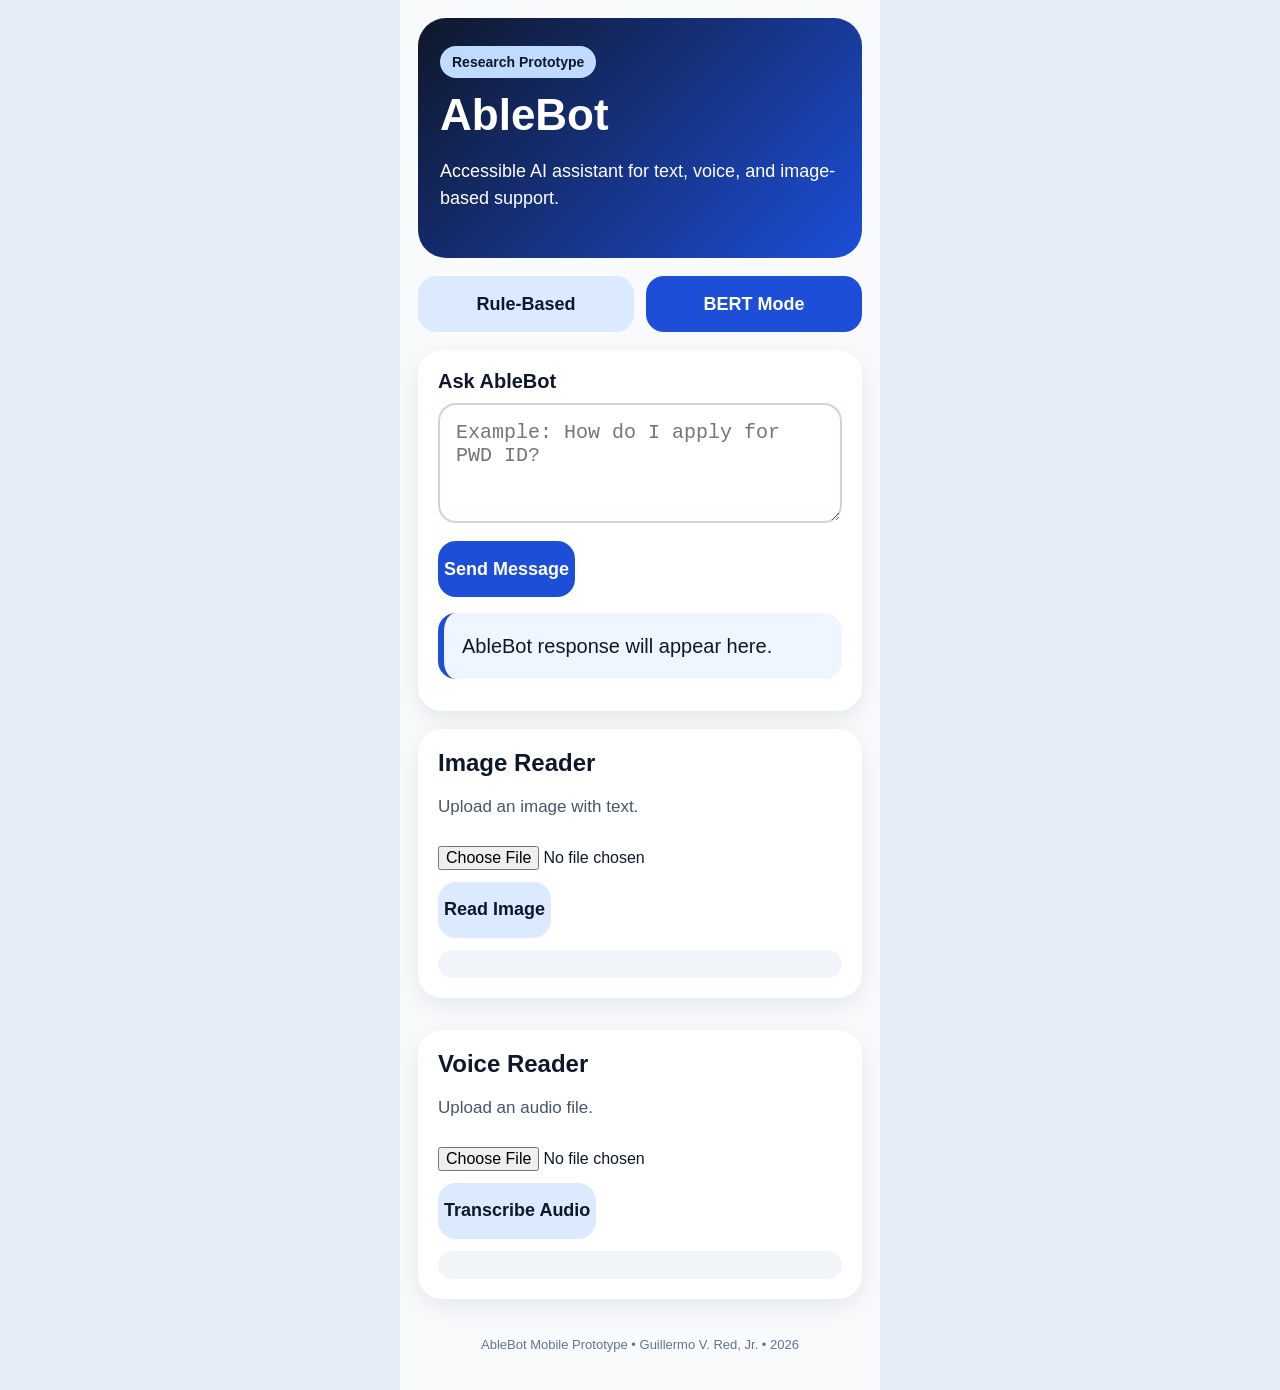
==== static/app.html @ 2c812baa "Add mobile app interface with multimodal support; implement service worker, manifest, and styling" ====
<!DOCTYPE html>
<html lang="en">
<head>
  <meta charset="UTF-8" />
  <meta name="viewport" content="width=device-width, initial-scale=1.0, maximum-scale=1.0" />
  <meta name="theme-color" content="#0f172a" />

  <link rel="manifest" href="/manifest.json" />
  <link rel="stylesheet" href="/static/app.css" />

  <title>AbleBot</title>
</head>
<body>
  <main class="app-shell">
    <section class="hero">
      <div class="badge">Research Prototype</div>
      <h1>AbleBot</h1>
      <p>Accessible AI assistant for text, voice, and image-based support.</p>
    </section>

    <section class="access-panel">
      <button class="access-btn" onclick="setMode('rule-based')">Rule-Based</button>
      <button class="access-btn active" onclick="setMode('bert')">BERT Mode</button>
    </section>

    <section class="chat-card">
      <label for="message">Ask AbleBot</label>
      <textarea id="message" placeholder="Example: How do I apply for PWD ID?"></textarea>

      <button class="primary-btn" onclick="sendMessage()">Send Message</button>

      <div id="responseBox" class="response-box">
        AbleBot response will appear here.
      </div>

      <div id="metaBox" class="meta-box"></div>
    </section>

    <section class="tool-grid">
      <div class="tool-card">
        <h2>Image Reader</h2>
        <p>Upload an image with text.</p>
        <input type="file" id="imageInput" accept="image/*" />
        <button onclick="sendOCR()">Read Image</button>
        <div id="ocrResult" class="mini-result"></div>
      </div>

      <div class="tool-card">
        <h2>Voice Reader</h2>
        <p>Upload an audio file.</p>
        <input type="file" id="audioInput" accept="audio/*" />
        <button onclick="sendSTT()">Transcribe Audio</button>
        <div id="sttResult" class="mini-result"></div>
      </div>
    </section>

    <footer>
      AbleBot Mobile Prototype • Guillermo V. Red, Jr. • 2026
    </footer>
  </main>

  <script src="/static/app.js"></script>
  <script>
    if ("serviceWorker" in navigator) {
      navigator.serviceWorker.register("/service-worker.js");
    }
  </script>
</body>
</html>
---- static/app.css ----
* {
  box-sizing: border-box;
}

body {
  margin: 0;
  font-family: Arial, Helvetica, sans-serif;
  background: #e5edf7;
  color: #0f172a;
}

.app-shell {
  max-width: 480px;
  margin: 0 auto;
  min-height: 100vh;
  background: #f8fafc;
  padding: 18px;
}

.hero {
  background: linear-gradient(135deg, #0f172a, #1d4ed8);
  color: white;
  padding: 28px 22px;
  border-radius: 28px;
  margin-bottom: 18px;
}

.badge {
  display: inline-block;
  background: #bfdbfe;
  color: #0f172a;
  padding: 8px 12px;
  border-radius: 999px;
  font-size: 14px;
  font-weight: bold;
  margin-bottom: 12px;
}

.hero h1 {
  font-size: 44px;
  margin: 0;
}

.hero p {
  font-size: 18px;
  line-height: 1.5;
}

.access-panel {
  display: grid;
  grid-template-columns: 1fr 1fr;
  gap: 12px;
  margin-bottom: 18px;
}

.access-btn,
.primary-btn,
.tool-card button {
  min-height: 56px;
  border: none;
  border-radius: 18px;
  font-size: 18px;
  font-weight: bold;
  background: #dbeafe;
  color: #0f172a;
}

.access-btn.active,
.primary-btn {
  background: #1d4ed8;
  color: white;
}

.chat-card,
.tool-card {
  background: white;
  padding: 20px;
  border-radius: 24px;
  margin-bottom: 18px;
  box-shadow: 0 8px 24px rgba(15, 23, 42, 0.08);
}

label {
  font-size: 20px;
  font-weight: bold;
  display: block;
  margin-bottom: 10px;
}

textarea {
  width: 100%;
  min-height: 120px;
  font-size: 20px;
  padding: 16px;
  border-radius: 18px;
  border: 2px solid #cbd5e1;
  resize: vertical;
  margin-bottom: 14px;
}

.response-box {
  margin-top: 16px;
  background: #eff6ff;
  border-left: 6px solid #1d4ed8;
  padding: 18px;
  border-radius: 18px;
  font-size: 20px;
  line-height: 1.5;
}

.meta-box {
  margin-top: 12px;
  font-size: 15px;
  color: #475569;
}

.tool-grid {
  display: grid;
  grid-template-columns: 1fr;
  gap: 14px;
}

.tool-card h2 {
  margin-top: 0;
  font-size: 24px;
}

.tool-card p {
  font-size: 17px;
  color: #475569;
}

input[type="file"] {
  width: 100%;
  font-size: 16px;
  margin: 12px 0;
}

.mini-result {
  margin-top: 12px;
  background: #f1f5f9;
  padding: 14px;
  border-radius: 16px;
  font-size: 17px;
  white-space: pre-wrap;
}

footer {
  text-align: center;
  font-size: 13px;
  color: #64748b;
  margin: 20px 0;
}

/* Accessibility focus indicators */
button:focus,
textarea:focus,
input:focus {
  outline: 4px solid #facc15;
  outline-offset: 3px;
}
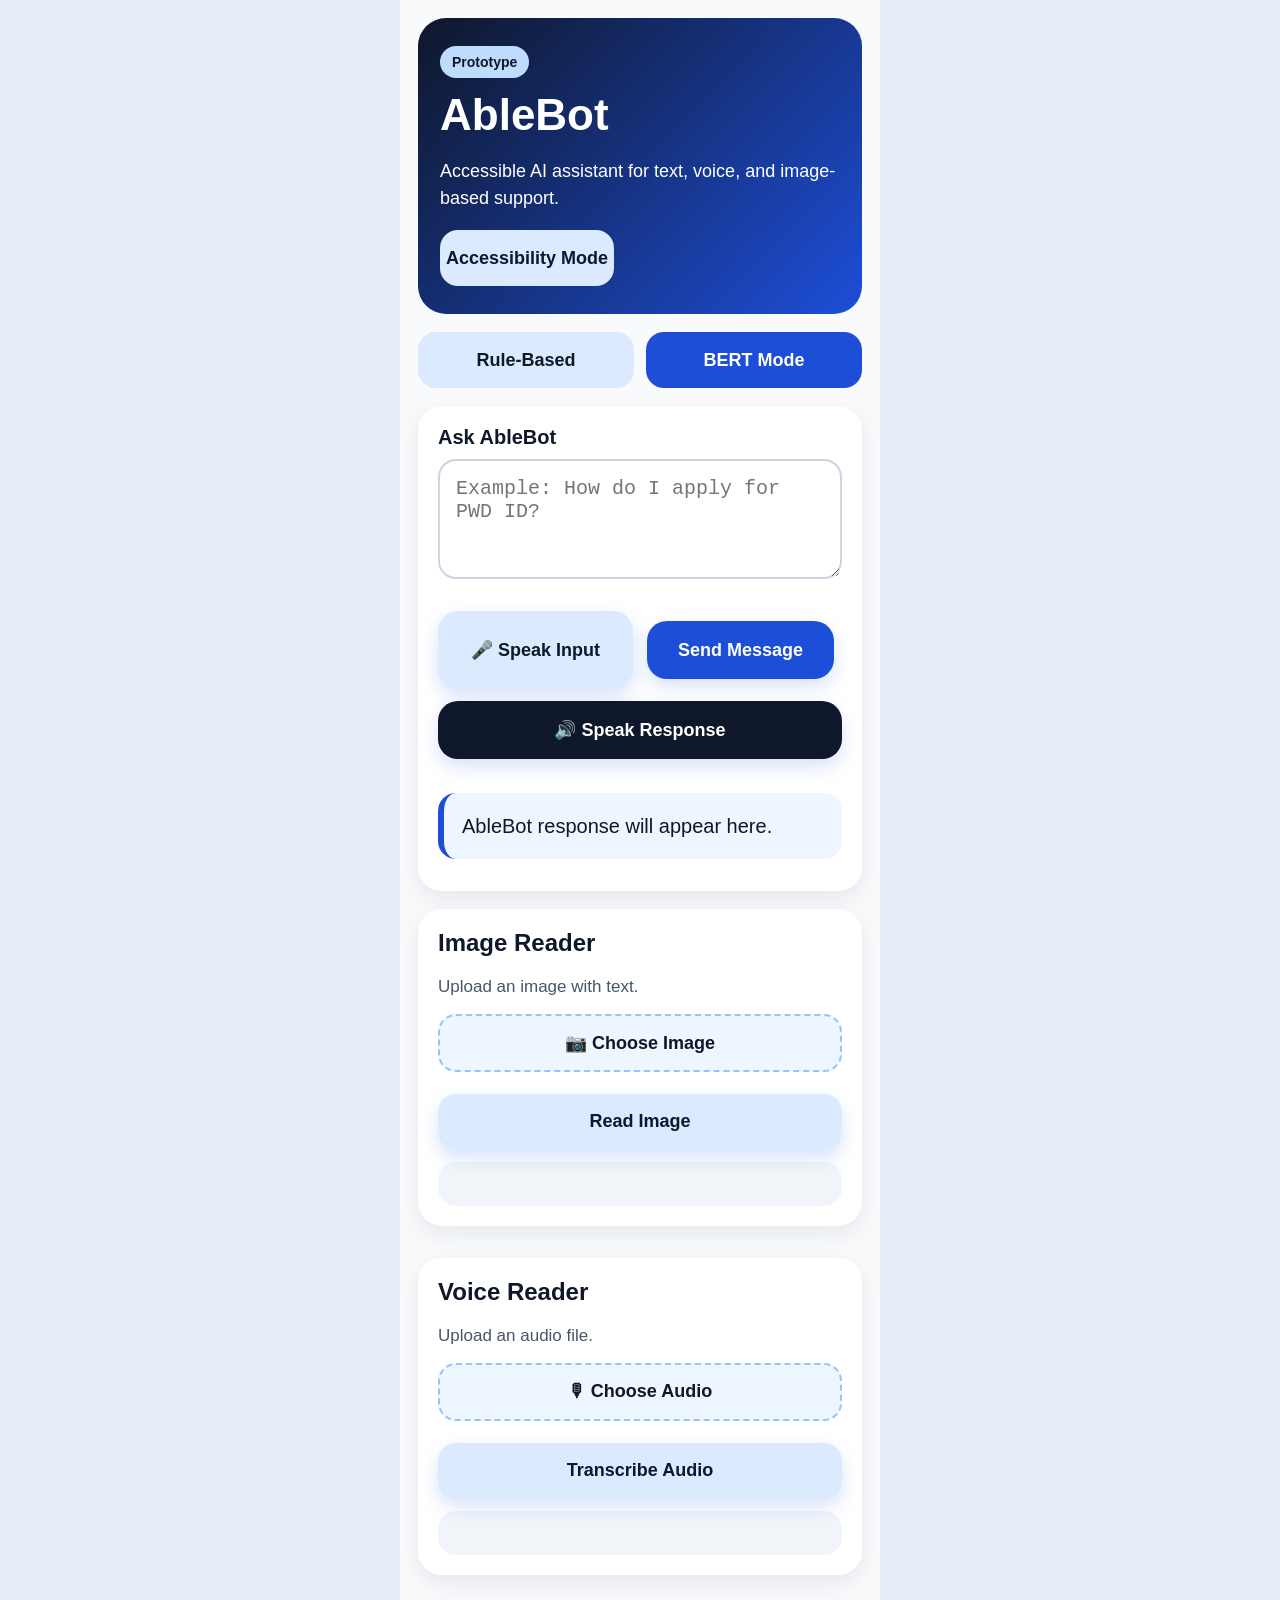
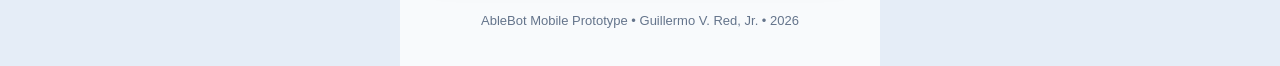
==== commit e3c73377: "Enhance accessibility features; add accessibility mode toggle, improve button styles, and implement " ====
--- a/static/app.html
+++ b/static/app.html
@@ -13,9 +13,10 @@
 <body>
   <main class="app-shell">
     <section class="hero">
-      <div class="badge">Research Prototype</div>
+      <div class="badge">Prototype</div>
       <h1>AbleBot</h1>
       <p>Accessible AI assistant for text, voice, and image-based support.</p>
+      <button class="access-btn" onclick="toggleAccessibility()">Accessibility Mode</button>
     </section>
 
     <section class="access-panel">
@@ -26,30 +27,43 @@
     <section class="chat-card">
       <label for="message">Ask AbleBot</label>
       <textarea id="message" placeholder="Example: How do I apply for PWD ID?"></textarea>
-
-      <button class="primary-btn" onclick="sendMessage()">Send Message</button>
-
+      <div class="chat-actions">
+        <button class="voice-btn" onclick="startListening()">🎤 Speak Input</button>
+        <button class="primary-btn" onclick="sendMessage()">Send Message</button>
+      </div>
+      <button class="speak-response-btn" onclick="speakText(lastResponse)">
+        🔊 Speak Response
+      </button>
       <div id="responseBox" class="response-box">
         AbleBot response will appear here.
+       
       </div>
 
-      <div id="metaBox" class="meta-box"></div>
+      <div id="metaBox" class="meta-box"> </div>
     </section>
 
     <section class="tool-grid">
       <div class="tool-card">
         <h2>Image Reader</h2>
         <p>Upload an image with text.</p>
-        <input type="file" id="imageInput" accept="image/*" />
-        <button onclick="sendOCR()">Read Image</button>
+        <label class="file-picker">
+          📷 Choose Image
+          <input type="file" id="imageInput" accept="image/*" />
+        </label>
+
+        <button class="tool-btn" onclick="sendOCR()">Read Image</button>
         <div id="ocrResult" class="mini-result"></div>
       </div>
 
       <div class="tool-card">
         <h2>Voice Reader</h2>
         <p>Upload an audio file.</p>
-        <input type="file" id="audioInput" accept="audio/*" />
-        <button onclick="sendSTT()">Transcribe Audio</button>
+        <label class="file-picker">
+          🎙 Choose Audio
+          <input type="file" id="audioInput" accept="audio/*" />
+        </label>
+
+        <button class="tool-btn" onclick="sendSTT()">Transcribe Audio</button>
         <div id="sttResult" class="mini-result"></div>
       </div>
     </section>
--- a/static/app.css
+++ b/static/app.css
@@ -158,4 +158,125 @@
 input:focus {
   outline: 4px solid #facc15;
   outline-offset: 3px;
+}
+
+.accessibility {
+    font-size: 20px;
+    line-height: 1.6;
+}
+
+.accessibility button {
+    padding: 16px;
+    font-size: 18px;
+}
+
+.primary-btn {
+  margin-top: 10px;
+  margin-right: 8px;
+  margin-bottom: 10px;
+}
+
+.accessibility {
+  font-size: 120%;
+  background: #ffffff;
+}
+
+.accessibility .app-shell {
+  background: #ffffff;
+}
+
+.accessibility button,
+.accessibility textarea,
+.accessibility input {
+  font-size: 22px;
+}
+
+.accessibility .response-box {
+  font-size: 24px;
+  line-height: 1.7;
+}
+
+.chat-actions {
+  display: grid;
+  grid-template-columns: 1fr 1fr;
+  gap: 14px;
+  margin-top: 14px;
+  margin-bottom: 12px;
+}
+
+.primary-btn,
+.voice-btn,
+.speak-response-btn,
+.tool-btn {
+  min-height: 58px;
+  border: none;
+  border-radius: 20px;
+  font-size: 18px;
+  font-weight: 800;
+  cursor: pointer;
+  box-shadow: 0 8px 18px rgba(37, 99, 235, 0.18);
+}
+
+.primary-btn {
+  background: #1d4ed8;
+  color: white;
+}
+
+.voice-btn {
+  background: #dbeafe;
+  color: #0f172a;
+}
+
+.speak-response-btn {
+  width: 100%;
+  background: #0f172a;
+  color: white;
+  margin-bottom: 18px;
+}
+
+.tool-btn {
+  background: #dbeafe;
+  color: #0f172a;
+  margin-top: 12px;
+  width: 100%;
+}
+
+.file-picker {
+  display: flex;
+  align-items: center;
+  justify-content: center;
+  min-height: 58px;
+  width: 100%;
+  border-radius: 18px;
+  background: #eef6ff;
+  color: #0f172a;
+  font-size: 18px;
+  font-weight: 800;
+  border: 2px dashed #93c5fd;
+  margin-top: 12px;
+  cursor: pointer;
+}
+
+.file-picker input {
+  display: none;
+}
+
+.mini-result:empty {
+  min-height: 44px;
+  background: #f1f5f9;
+  border-radius: 18px;
+}
+
+@media (max-width: 420px) {
+  .chat-actions {
+    grid-template-columns: 1fr;
+  }
+
+  .primary-btn,
+  .voice-btn,
+  .speak-response-btn,
+  .tool-btn,
+  .file-picker {
+    font-size: 17px;
+  }
 }
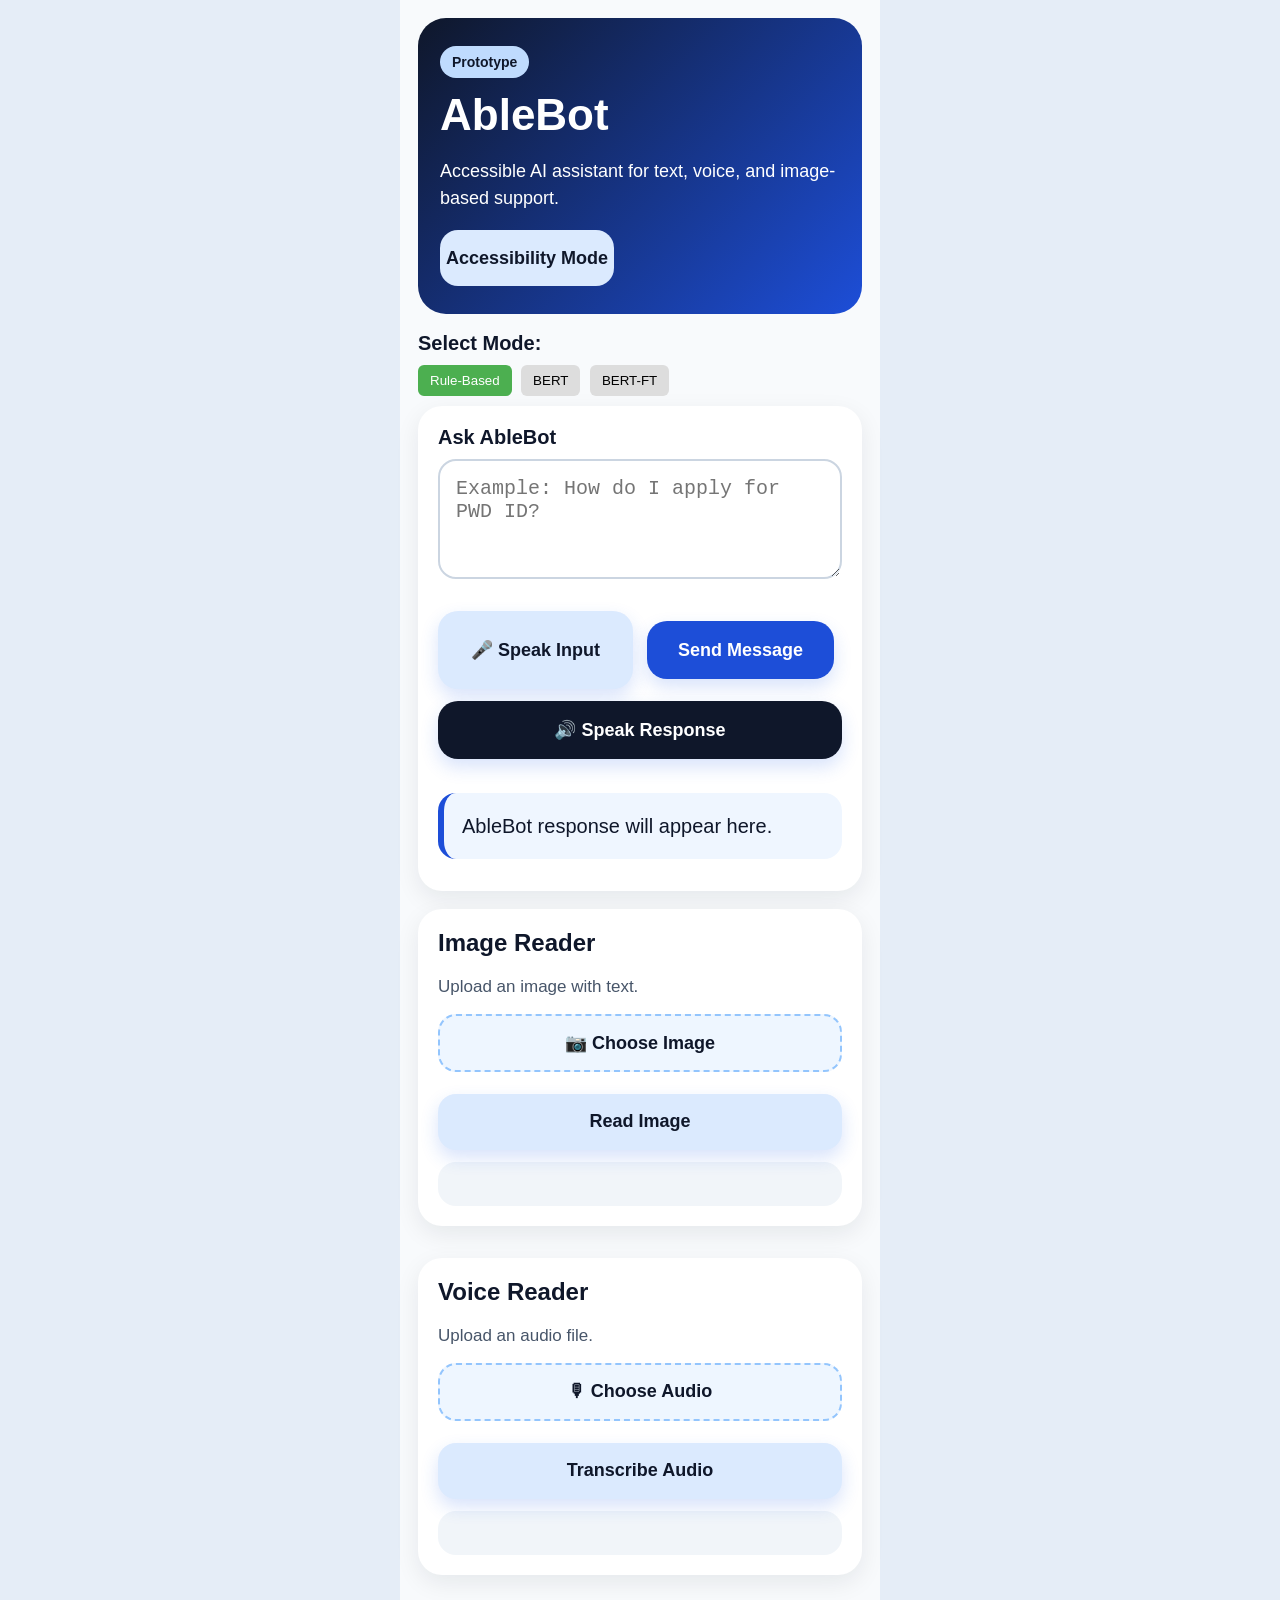
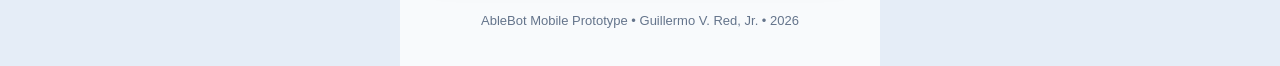
==== commit e09745b2: "Refactor chatbot response handling and enhance mode selection UI" ====
--- a/static/app.html
+++ b/static/app.html
@@ -19,10 +19,12 @@
       <button class="access-btn" onclick="toggleAccessibility()">Accessibility Mode</button>
     </section>
 
-    <section class="access-panel">
-      <button class="access-btn" onclick="setMode('rule-based')">Rule-Based</button>
-      <button class="access-btn active" onclick="setMode('bert')">BERT Mode</button>
-    </section>
+    <div class="mode-toggle">
+    <label>Select Mode:</label>
+    <button onclick="setMode('rule-based')" id="btn-rule">Rule-Based</button>
+    <button onclick="setMode('bert')" id="btn-bert">BERT</button>
+    <button onclick="setMode('bert-ft')" id="btn-bert-ft">BERT-FT</button>
+  </div>
 
     <section class="chat-card">
       <label for="message">Ask AbleBot</label>
@@ -38,6 +40,7 @@
         AbleBot response will appear here.
        
       </div>
+      <div id="metaBox" class="meta-box"></div>
 
       <div id="metaBox" class="meta-box"> </div>
     </section>
--- a/static/app.css
+++ b/static/app.css
@@ -279,4 +279,22 @@
   .file-picker {
     font-size: 17px;
   }
+}
+
+.mode-toggle {
+    margin-bottom: 10px;
+}
+
+.mode-toggle button {
+    padding: 8px 12px;
+    margin-right: 5px;
+    border: none;
+    border-radius: 6px;
+    background-color: #ddd;
+    cursor: pointer;
+}
+
+.mode-toggle button.active {
+    background-color: #4CAF50;
+    color: white;
 }
